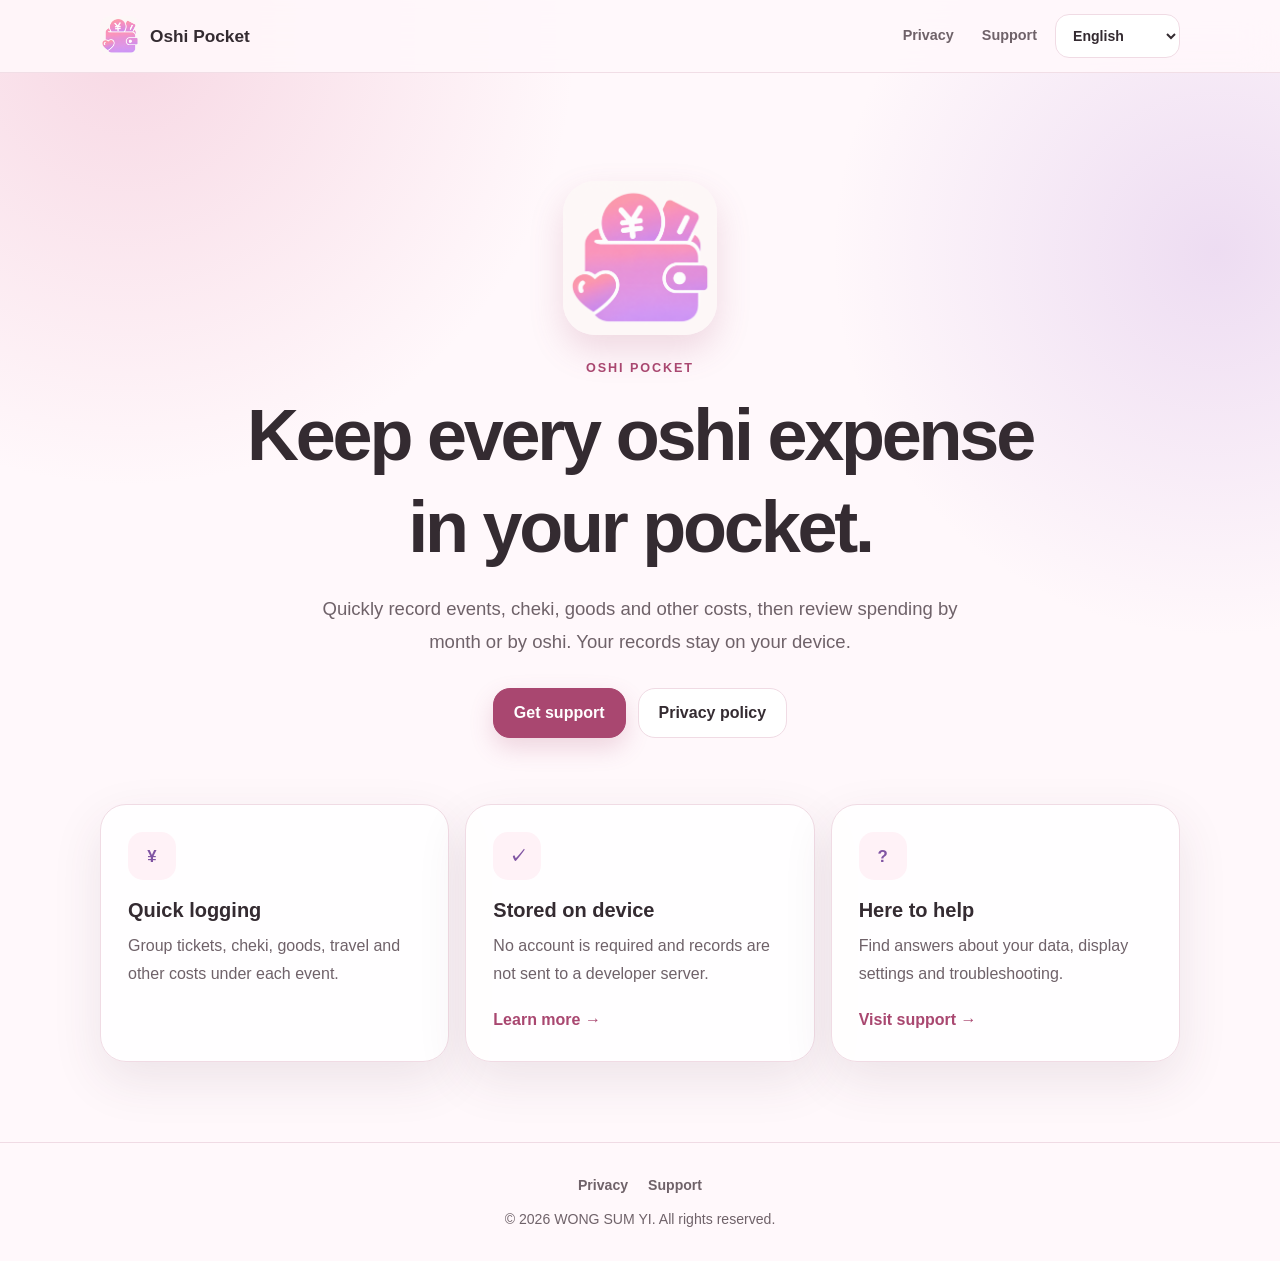
==== index.html @ 92d47d34 "Publish Oshi Pocket privacy and support site" ====
<!doctype html>
<html lang="ja" data-language="ja">
<head>
  <meta charset="utf-8"><meta name="viewport" content="width=device-width, initial-scale=1, viewport-fit=cover"><meta name="theme-color" content="#fff8fb">
  <meta name="description" content="Oshi Pocket official privacy and support information."><title>Oshi Pocket</title>
  <link rel="stylesheet" href="styles.css"><script defer src="site.js"></script>
</head>
<body>
  <header class="site-header"><nav class="nav" aria-label="Primary navigation"><a class="brand" href="index.html"><img class="brand-logo" src="app-icon.png" alt=""> Oshi Pocket</a><div class="nav-actions"><a class="nav-link" href="privacy.html"><span data-lang="ja">プライバシー</span><span data-lang="zh-hk">私隱</span><span data-lang="en">Privacy</span></a><a class="nav-link" href="support.html"><span data-lang="ja">サポート</span><span data-lang="zh-hk">支援</span><span data-lang="en">Support</span></a><select class="lang-select" data-language-select aria-label="Language"><option value="ja">日本語</option><option value="zh-hk">繁體中文</option><option value="en">English</option></select></div></nav></header>
  <main>
    <section class="hero"><img class="hero-logo" src="app-icon.png" alt="Oshi Pocket app icon"><p class="eyebrow">Oshi Pocket</p>
      <div data-lang="ja"><h1>推し活の支出を、<br>すっきり記録。</h1><p class="hero-copy">現場、チェキ、グッズなどの支出をすばやく記録し、月別・推し別に振り返れる端末内管理アプリです。</p></div>
      <div data-lang="zh-hk"><h1>每一筆推活開支，<br>清楚掌握。</h1><p class="hero-copy">快速記錄現場、チェキ及周邊等開支，再按月份及推し整理回顧。所有記錄均保存在你嘅裝置內。</p></div>
      <div data-lang="en"><h1>Keep every oshi expense<br>in your pocket.</h1><p class="hero-copy">Quickly record events, cheki, goods and other costs, then review spending by month or by oshi. Your records stay on your device.</p></div>
      <div class="hero-actions"><a class="button" href="support.html"><span data-lang="ja">サポートを見る</span><span data-lang="zh-hk">查看支援</span><span data-lang="en">Get support</span></a><a class="button secondary" href="privacy.html"><span data-lang="ja">プライバシーポリシー</span><span data-lang="zh-hk">私隱政策</span><span data-lang="en">Privacy policy</span></a></div>
    </section>
    <section class="cards" aria-label="Information">
      <article class="card"><div class="card-mark" aria-hidden="true">¥</div><h2><span data-lang="ja">かんたん記録</span><span data-lang="zh-hk">快速記錄</span><span data-lang="en">Quick logging</span></h2><p><span data-lang="ja">現場ごとのチケット、チェキ、グッズ、交通費などをまとめて管理できます。</span><span data-lang="zh-hk">按每個現場整理門票、チェキ、周邊、交通等開支。</span><span data-lang="en">Group tickets, cheki, goods, travel and other costs under each event.</span></p></article>
      <article class="card"><div class="card-mark" aria-hidden="true">✓</div><h2><span data-lang="ja">端末内で保存</span><span data-lang="zh-hk">資料留喺裝置</span><span data-lang="en">Stored on device</span></h2><p><span data-lang="ja">アカウント登録やサーバーへの記録送信はありません。</span><span data-lang="zh-hk">毋須建立帳戶，記錄亦唔會傳送到開發者伺服器。</span><span data-lang="en">No account is required and records are not sent to a developer server.</span></p><a href="privacy.html"><span data-lang="ja">詳しく見る →</span><span data-lang="zh-hk">了解詳情 →</span><span data-lang="en">Learn more →</span></a></article>
      <article class="card"><div class="card-mark" aria-hidden="true">?</div><h2><span data-lang="ja">困ったときに</span><span data-lang="zh-hk">需要協助</span><span data-lang="en">Here to help</span></h2><p><span data-lang="ja">データ、表示設定、トラブルについての回答をご案内します。</span><span data-lang="zh-hk">查看資料、顯示設定及疑難排解嘅常見答案。</span><span data-lang="en">Find answers about your data, display settings and troubleshooting.</span></p><a href="support.html"><span data-lang="ja">サポートへ →</span><span data-lang="zh-hk">前往支援 →</span><span data-lang="en">Visit support →</span></a></article>
    </section>
  </main>
  <footer class="site-footer"><div class="footer-links"><a href="privacy.html">Privacy</a><a href="support.html">Support</a></div><div>© 2026 WONG SUM YI. All rights reserved.</div></footer>
</body>
</html>
---- styles.css ----
:root {
  color-scheme: light;
  --bg: #fff8fb;
  --surface: #ffffff;
  --surface-soft: #fff2f7;
  --ink: #342b31;
  --muted: #6f6269;
  --line: #f0dbe4;
  --brand: #a94770;
  --brand-2: #8055a3;
  --shadow: 0 18px 50px rgba(82, 49, 70, 0.10);
}

* { box-sizing: border-box; }
html { scroll-behavior: smooth; }
body {
  margin: 0;
  min-height: 100vh;
  background: radial-gradient(circle at 10% 3%, rgba(232,154,183,.34), transparent 28rem), radial-gradient(circle at 95% 20%, rgba(185,138,215,.25), transparent 24rem), var(--bg);
  color: var(--ink);
  font-family: -apple-system, BlinkMacSystemFont, "Segoe UI", "Hiragino Kaku Gothic ProN", "Yu Gothic", "Noto Sans CJK TC", sans-serif;
  line-height: 1.75;
  -webkit-font-smoothing: antialiased;
}
a { color: inherit; }
button, a { -webkit-tap-highlight-color: transparent; }
.site-header { position: sticky; top: 0; z-index: 10; border-bottom: 1px solid rgba(240,219,228,.9); background: rgba(255,248,251,.9); backdrop-filter: blur(18px); }
.nav { width: min(1080px, calc(100% - 36px)); min-height: 72px; margin: 0 auto; display: flex; align-items: center; justify-content: space-between; gap: 16px; }
.brand { display: inline-flex; align-items: center; gap: 10px; color: var(--ink); text-decoration: none; font-size: 1.08rem; font-weight: 850; white-space: nowrap; }
.brand-logo { display: block; width: 40px; height: 40px; object-fit: contain; border-radius: 10px; }
.nav-actions { display: flex; align-items: center; gap: 8px; }
.nav-link { display: none; min-height: 44px; padding: 9px 10px; color: var(--muted); text-decoration: none; font-size: .9rem; font-weight: 750; }
.lang-select { min-height: 44px; padding: 0 34px 0 13px; border: 1px solid var(--line); border-radius: 14px; background: var(--surface); color: var(--ink); font: inherit; font-size: .88rem; font-weight: 750; }
main { width: min(1080px, calc(100% - 36px)); margin: 0 auto; }
.hero { padding: clamp(58px, 9vw, 108px) 0 50px; text-align: center; }
.hero-logo { display: block; width: clamp(112px, 25vw, 154px); height: auto; margin: 0 auto 22px; border-radius: 32px; box-shadow: 0 15px 34px rgba(169,71,112,.18); }
.eyebrow { margin: 0 0 10px; color: var(--brand); font-size: .79rem; font-weight: 850; letter-spacing: .15em; text-transform: uppercase; }
h1, h2, h3 { line-height: 1.28; }
h1 { margin: 0; font-size: clamp(2.3rem, 7vw, 4.5rem); letter-spacing: -.045em; }
.hero-copy { max-width: 660px; margin: 20px auto 0; color: var(--muted); font-size: clamp(1rem, 2.3vw, 1.16rem); }
.hero-actions { display: flex; flex-wrap: wrap; justify-content: center; gap: 12px; margin-top: 30px; }
.button { display: inline-flex; min-height: 50px; align-items: center; justify-content: center; padding: 0 20px; border: 1px solid var(--brand); border-radius: 17px; background: var(--brand); color: white; text-decoration: none; font-weight: 800; box-shadow: 0 10px 24px rgba(169,71,112,.2); }
.button.secondary { border-color: var(--line); background: var(--surface); color: var(--ink); box-shadow: none; }
.cards { display: grid; grid-template-columns: 1fr; gap: 16px; padding: 16px 0 80px; }
.card { padding: 27px; border: 1px solid var(--line); border-radius: 26px; background: rgba(255,255,255,.9); box-shadow: var(--shadow); }
.card-mark { display: grid; width: 48px; height: 48px; place-items: center; border-radius: 15px; background: var(--surface-soft); color: var(--brand-2); font-size: 1.05rem; font-weight: 900; }
.card h2 { margin: 18px 0 8px; font-size: 1.25rem; }
.card p { margin: 0; color: var(--muted); }
.card a { display: inline-block; margin-top: 18px; color: var(--brand); font-weight: 800; text-decoration: none; }
.document { max-width: 800px; margin: 0 auto; padding: 66px 0 90px; }
.document-header { padding-bottom: 30px; border-bottom: 1px solid var(--line); }
.document h1 { font-size: clamp(2rem, 6vw, 3.2rem); }
.updated { margin-top: 12px; color: var(--muted); font-size: .91rem; }
.document section { padding: 27px 0; border-bottom: 1px solid var(--line); }
.document h2 { margin: 0 0 12px; font-size: 1.28rem; }
.document p { margin: 0 0 13px; }
.document ul { margin: 10px 0 0; padding-left: 1.35rem; }
.document li + li { margin-top: 7px; }
.notice { padding: 20px; border: 1px solid #ead7e1; border-radius: 19px; background: var(--surface-soft); }
.contact-box { margin-top: 18px; padding: 22px; border-radius: 20px; background: var(--brand-2); color: white; }
.contact-box a { color: white; font-weight: 800; }
.faq details { padding: 17px 0; border-bottom: 1px solid var(--line); }
.faq summary { cursor: pointer; font-weight: 800; }
.faq details p { margin: 10px 0 0; color: var(--muted); }
.site-footer { padding: 30px 18px calc(30px + env(safe-area-inset-bottom)); border-top: 1px solid var(--line); color: var(--muted); text-align: center; font-size: .88rem; }
.footer-links { display: flex; justify-content: center; flex-wrap: wrap; gap: 20px; margin-bottom: 9px; }
.footer-links a { text-decoration: none; font-weight: 700; }
[data-lang] { display: none; }
html[data-language="ja"] [data-lang="ja"], html[data-language="zh-hk"] [data-lang="zh-hk"], html[data-language="en"] [data-lang="en"] { display: revert; }
:focus-visible { outline: 3px solid rgba(128,85,163,.5); outline-offset: 3px; }
@media (min-width: 700px) { .nav-link { display: inline-flex; align-items: center; } .cards { grid-template-columns: repeat(3,1fr); } }
@media (prefers-reduced-motion: reduce) { html { scroll-behavior: auto; } *,*::before,*::after { animation-duration: .01ms !important; transition-duration: .01ms !important; } }
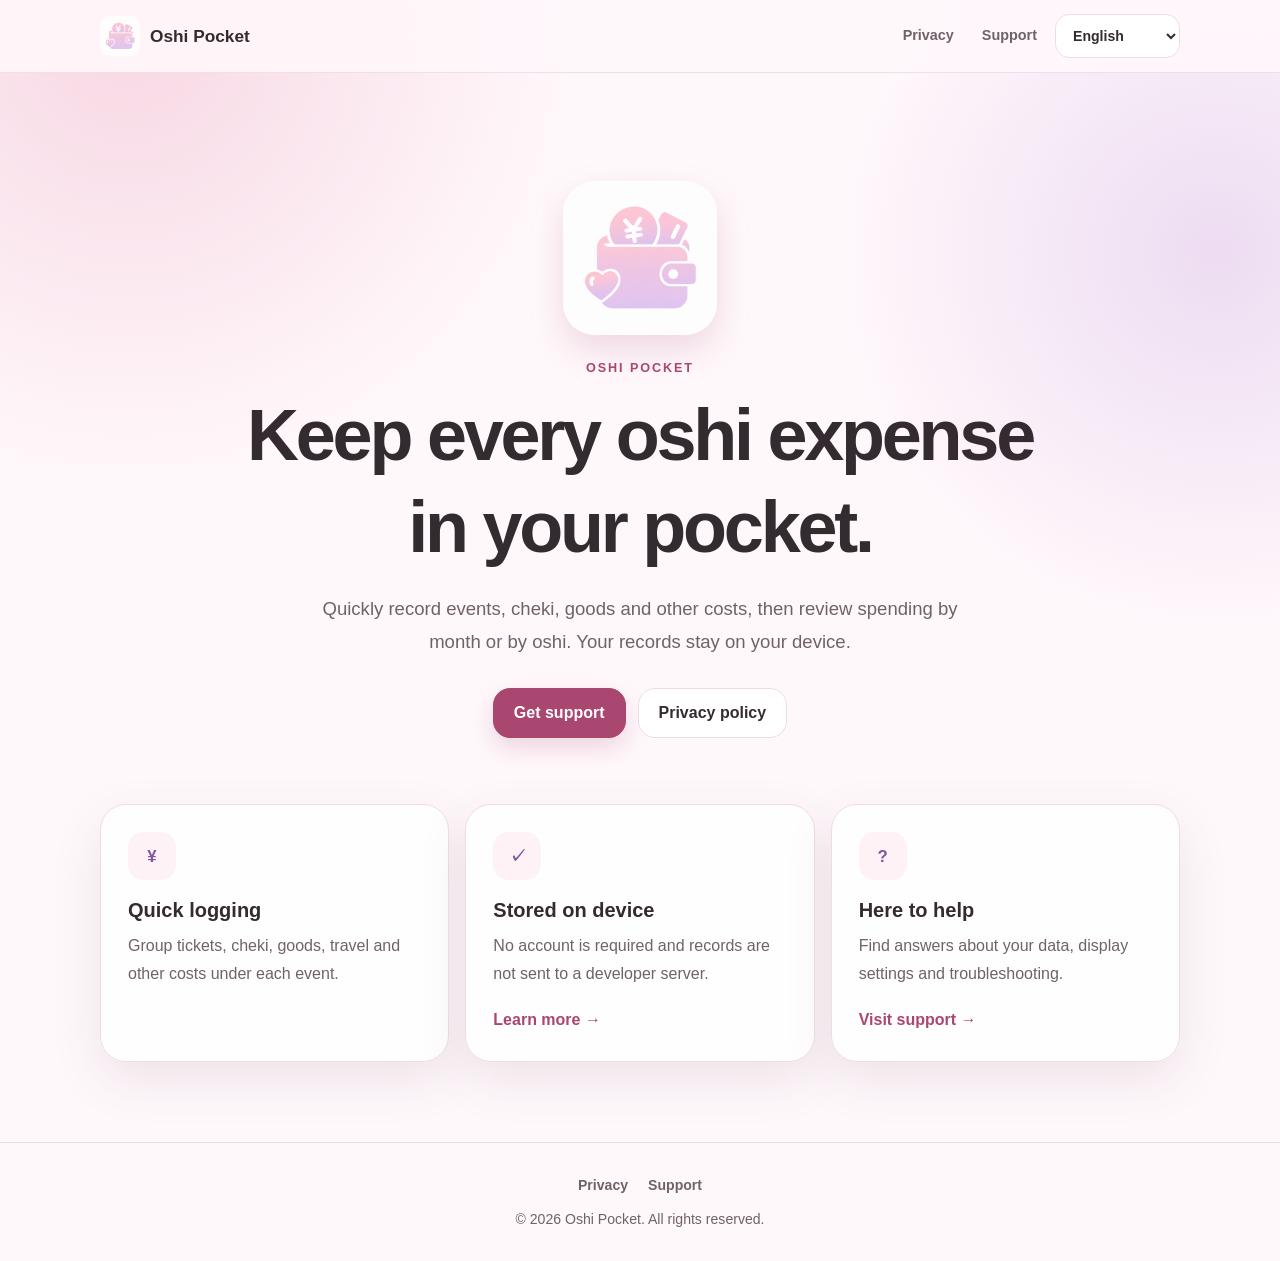
==== commit c30f320c: "docs: update Premium privacy and support details" ====
--- a/index.html
+++ b/index.html
@@ -20,6 +20,6 @@
       <article class="card"><div class="card-mark" aria-hidden="true">?</div><h2><span data-lang="ja">困ったときに</span><span data-lang="zh-hk">需要協助</span><span data-lang="en">Here to help</span></h2><p><span data-lang="ja">データ、表示設定、トラブルについての回答をご案内します。</span><span data-lang="zh-hk">查看資料、顯示設定及疑難排解嘅常見答案。</span><span data-lang="en">Find answers about your data, display settings and troubleshooting.</span></p><a href="support.html"><span data-lang="ja">サポートへ →</span><span data-lang="zh-hk">前往支援 →</span><span data-lang="en">Visit support →</span></a></article>
     </section>
   </main>
-  <footer class="site-footer"><div class="footer-links"><a href="privacy.html">Privacy</a><a href="support.html">Support</a></div><div>© 2026 WONG SUM YI. All rights reserved.</div></footer>
+  <footer class="site-footer"><div class="footer-links"><a href="privacy.html">Privacy</a><a href="support.html">Support</a></div><div>© 2026 Oshi Pocket. All rights reserved.</div></footer>
 </body>
 </html>
